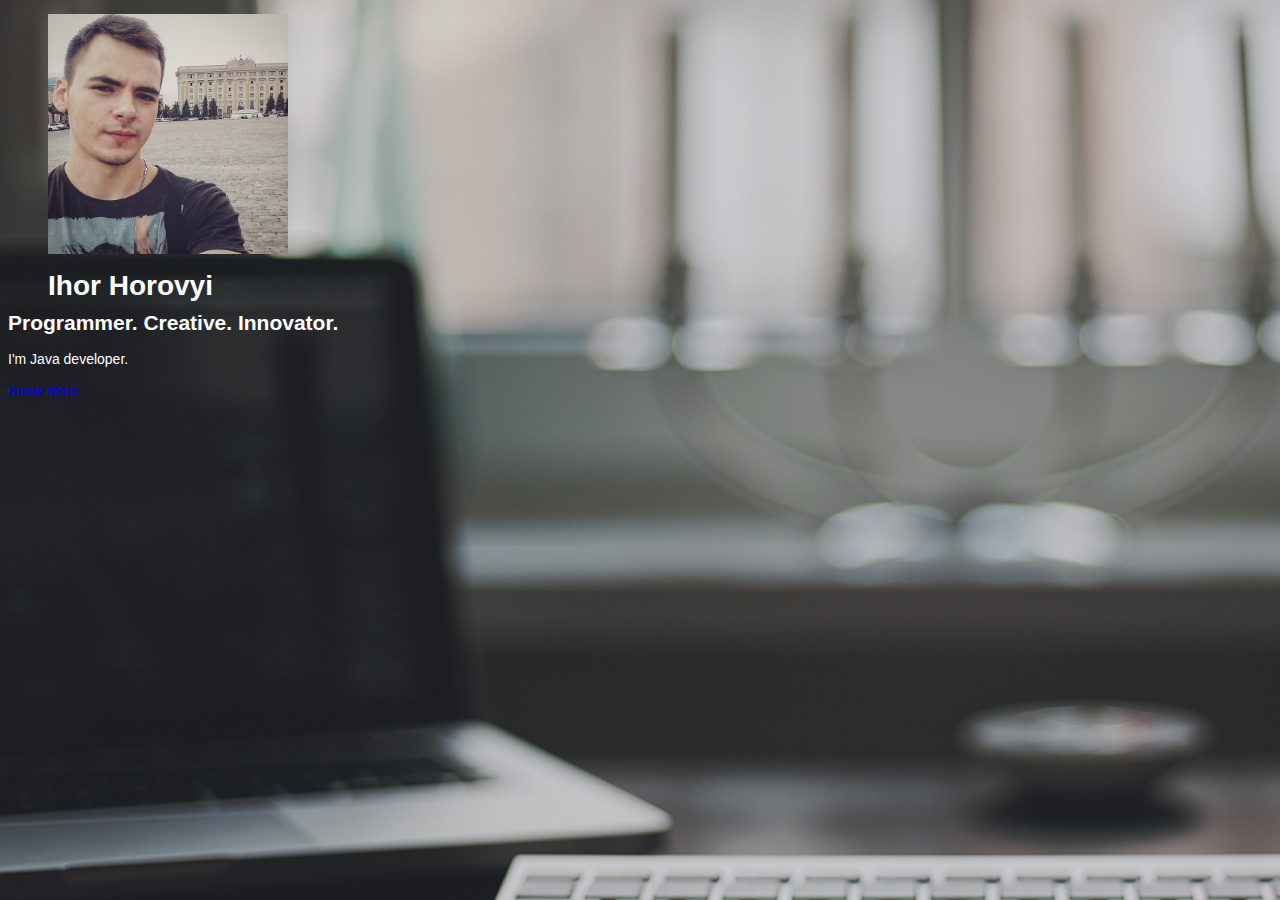
==== index.html @ 01f02bdd "Change index page, add new images, create all.css file" ====
<!DOCTYPE html>
<html>
<head>
    <title>Ihor Horovyi</title>
    <link rel="stylesheet" type="text/css" href="https://fonts.googleapis.com/css?family=Tangerine">
    <link rel="stylesheet" type="text/css" href="css/all.css">
</head>
<body>
    <article class="box">
        <figure>
            <img src="images/ihor-horovyi.jpg" alt="Ihor horovyi">
            <figcaption>
                <h1>Ihor Horovyi</h1>
            </figcaption>
        </figure>
        <h2>Programmer. Creative. Innovator.</h2>
        <p>I'm Java developer.</p>
        <a href="#">Know more</a>
    </article>
</body>
</html>
---- css/all.css ----
body {
    font: 14px/1.3em"Open Sans", Arial, Tahoma, sans-serif;
    background: url(../images/index-background.jpg) repeat-x;;
    color: #fff;
    
    
    
}

img {
    width: 240px; 
    height: 240px;
}
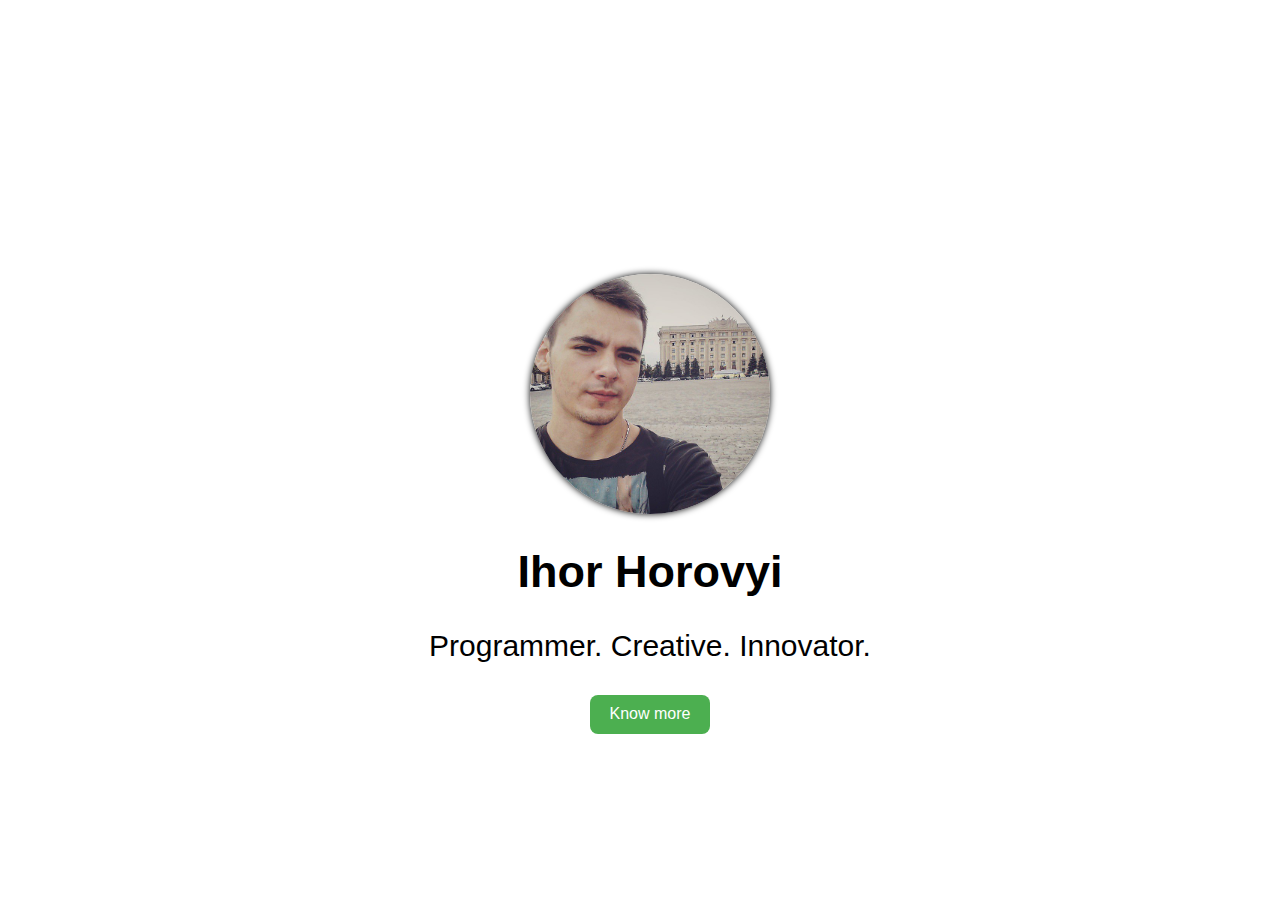
==== commit 0a898f3f: "Add navigation in about page" ====
--- a/index.html
+++ b/index.html
@@ -1,21 +1,21 @@
 <!DOCTYPE html>
 <html>
-<head>
-    <title>Ihor Horovyi</title>
-    <link rel="stylesheet" type="text/css" href="https://fonts.googleapis.com/css?family=Tangerine">
-    <link rel="stylesheet" type="text/css" href="css/all.css">
-</head>
-<body>
-    <article class="box">
-        <figure>
-            <img src="images/ihor-horovyi.jpg" alt="Ihor horovyi">
-            <figcaption>
-                <h1>Ihor Horovyi</h1>
-            </figcaption>
-        </figure>
-        <h2>Programmer. Creative. Innovator.</h2>
-        <p>I'm Java developer.</p>
-        <a href="#">Know more</a>
-    </article>
-</body>
+    <head>
+        <title>Ihor Horovyi</title>
+        <link rel="stylesheet" type="text/css" href="https://fonts.googleapis.com/css?family=Tangerine">
+        <link rel="stylesheet" type="text/css" href="css/all.css">
+    </head>
+    <body class="profile-background">
+        <article class="profile center-wrapper">
+            <figure>
+                <img class="profile-image round-image" src="images/ihor-horovyi.jpg" alt="Ihor horovyi">
+                <figcaption>
+                    <h1 class="profile-image-caption">Ihor Horovyi</h1>
+                </figcaption>
+            </figure>
+            <h2>Programmer. Creative. Innovator.</h2>
+            <!--p class="profile__description">I'm a Java developer.</p-->
+            <a class="button" href="about.html">Know more</a>
+        </article>
+    </body>
 </html>--- a/css/all.css
+++ b/css/all.css
@@ -1,15 +1,148 @@
+/******************
+       TAGS
+******************/
 body {
-    font: 14px/1.3em"Open Sans", Arial, Tahoma, sans-serif;
-    background: url(../images/index-background.jpg) repeat-x;;
-    color: #fff;
-    
-    
-    
+    font: 14px/1.3em "Open Sans", Arial, Tahoma, sans-serif;
+    color: #000;
+    height: 100%;  
+}
+a {
+    text-decoration: none;
+}
+article {
+    padding: 10px;
 }
 
-img {
-    width: 240px; 
+/******************
+    INDEX PAGE
+******************/
+
+.center-wrapper {
+    width: 470px;
+    height: 410px;
+    position: absolute;
+    left: 50%;
+    top: 50%;
+    margin: -200px 0 0 -235px;
+
+}
+.profile {
+    text-align: center;
+}
+
+.profile-image {
+    width: 240px;
     height: 240px;
+}
+.profile-background {
+    background-image: url(../images/profile-background.jpg);
+    background-position: center center;
+    background-repeat: no-repeat;
+    background-attachment: fixed;
+    background-size: cover;
+}
+.profile-image-caption {
+    font-size: 45px;
+    line-height: 48px;
+    font-weight: 700;
+    margin-top: 10px 0;
+}
+
+.profile h2 {
+    font-size: 30px;
+    line-height: 40px;
+    font-weight: 400;
+    margin: 10px 5;
+}
+
+.profile__description {
+    font-size: 1em;
+    margin: 10px 0;
+}
+
+.round-image {
+    border-radius: 100%; 
+    box-shadow: 0 0 7px #000;
+}
+
+/*******************
+       Classes
+*******************/
+.redbox {
+    border: 2px solid #f00;
+}
+
+.profile__link {
+    color: #26c17e;
+    font-weight: 600;
+    padding: 10px 20px 10px 20px;
+}
+
+.button {
+    background-color: #4CAF50;
+    border: none;
+    color: white;
+    padding: 10px 20px;
+    text-align: center;
+    text-decoration: none;
+    display: inline-block;
+    font-size: 16px;
+    margin: 4px 2px;
+    cursor: pointer;
+    border-radius: 8px;
+}
+
+/*******************
+       Sidebar 
+*******************/
+.sidebar {
+    position: fixed;
+    top: 0;
+    width: 250px;
+    height: 100%;
+    margin-left: 100px;
+    left: -100px;
+}
+
+.sidebar-image {
+    text-align: center;
+    padding: 15px 0;    
+}
+
+.sidebar-image img {
+    width: 100px;
+    height: 100px;
+}
+
+.sidebar-image-caption {
+    font-size: 15px;
+    line-height: 17px;
+    font-weight: 700;
+    margin: 10px 0;
+}
+
+.sidebar-nav li {
+    padding: 20px;
+}
+.sidebar-nav li a{
+    color: #000;
+}
+
+.sidebar-nav li a{
+    color: #000;
+}
+
+.sidebar-footer {
+    text-align: center;
+    position: absolute;
+    bottom: 0;
+    width: 100%;
+}
+
+.sidebar-footer-button {
+    line-height: 70px;
+    padding: 10px;
 }
 
 
+
